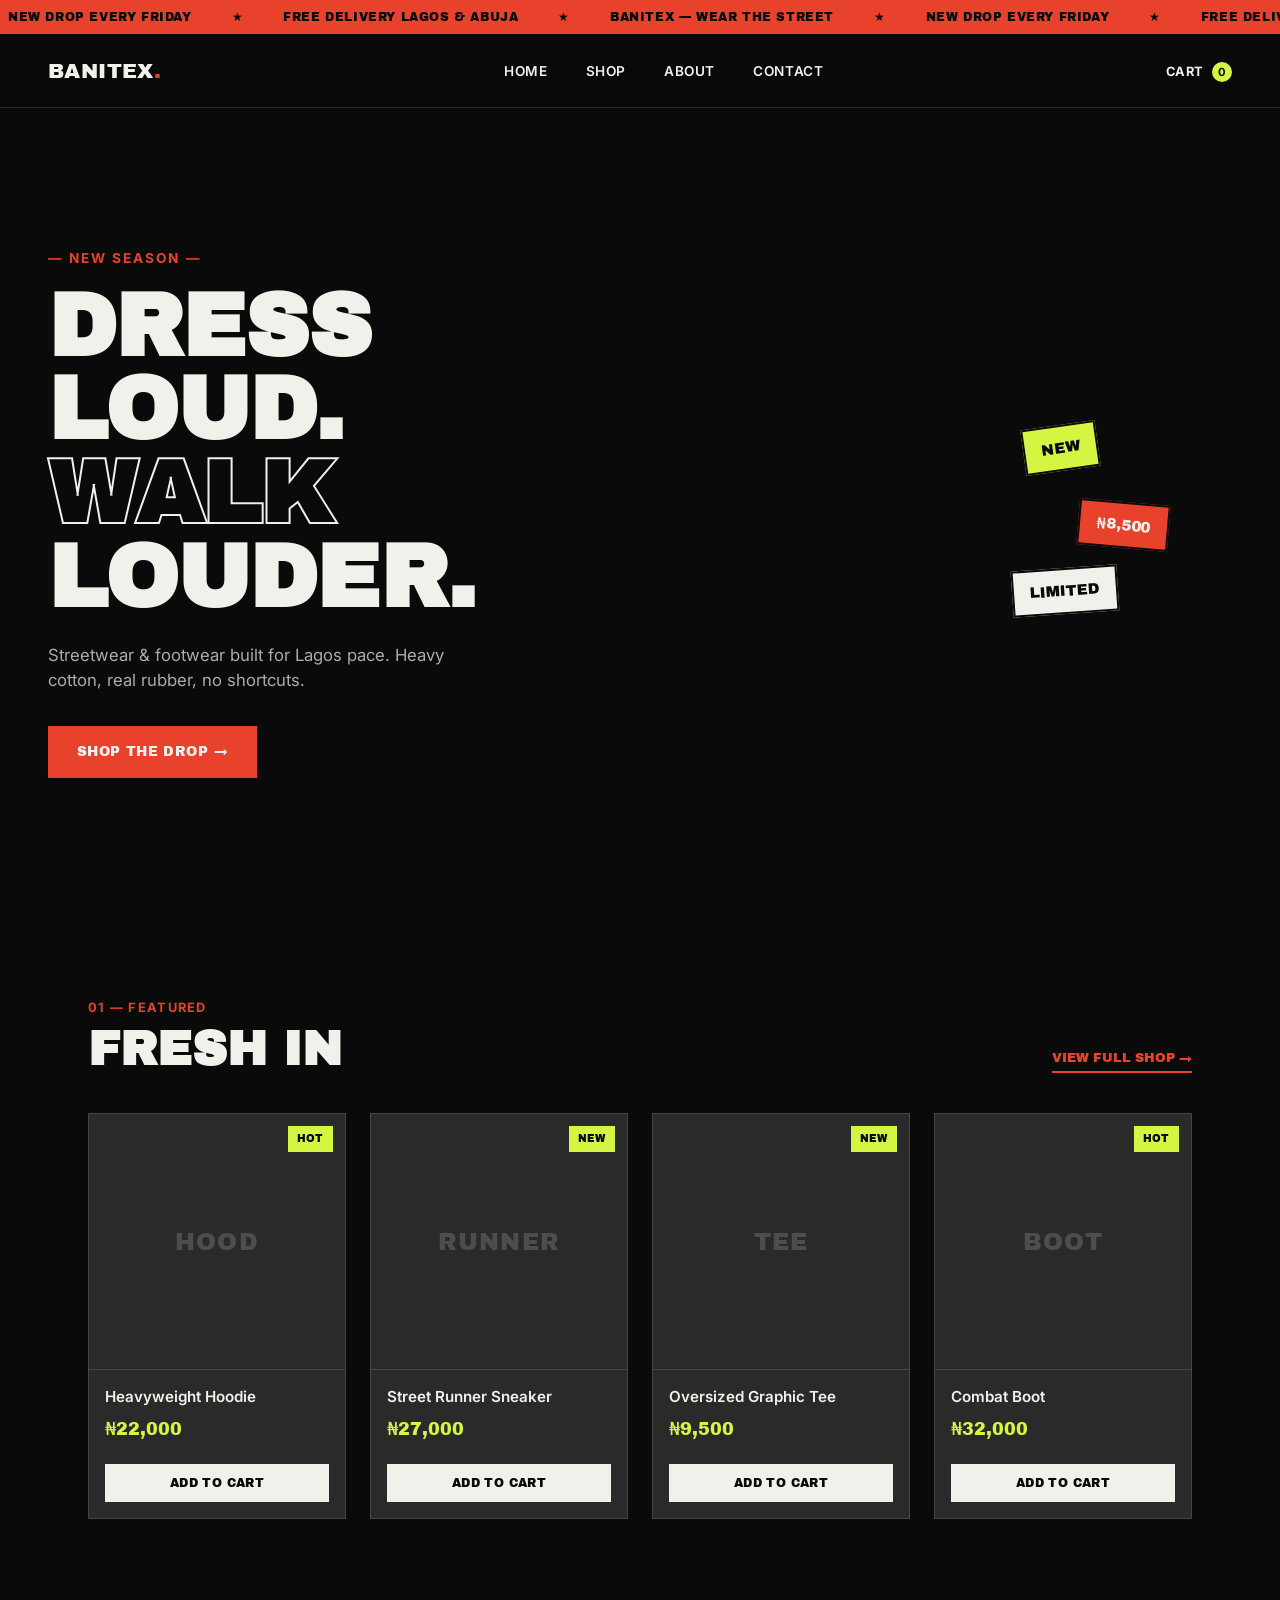
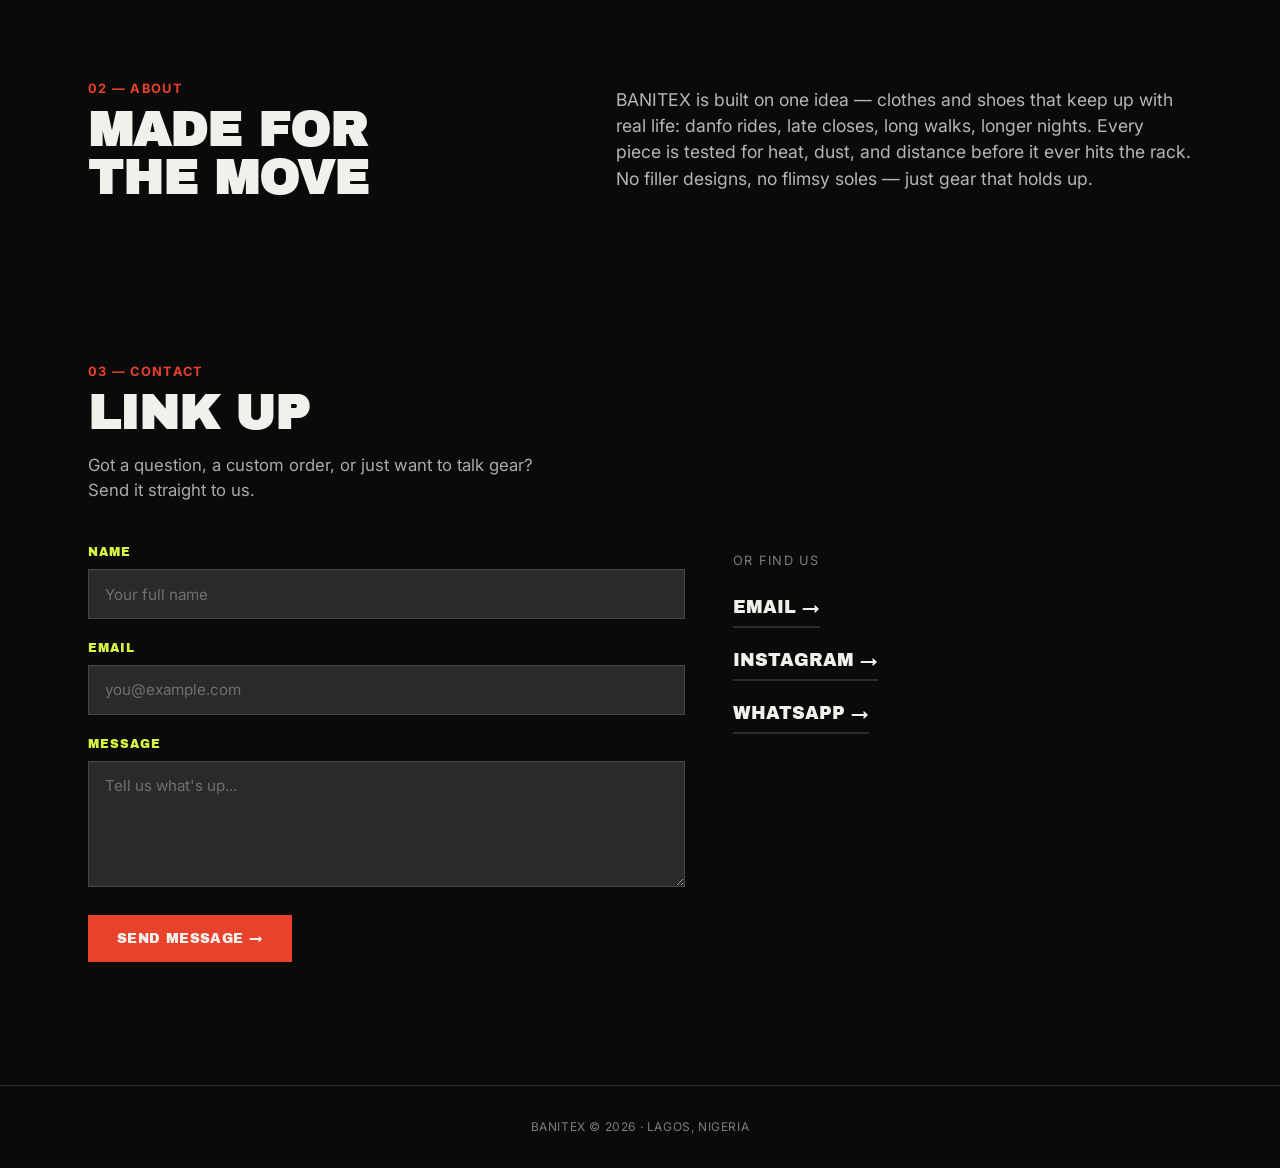
==== index.html @ c2f9febc "Initial Banitex site commit" ====
<!DOCTYPE html>
<html lang="en">
<head>
  <meta charset="UTF-8" />
  <meta name="viewport" content="width=device-width, initial-scale=1.0" />
  <title>BANITEX — Clothing & Footwear</title>
  <link rel="preconnect" href="https://fonts.googleapis.com">
  <link rel="preconnect" href="https://fonts.gstatic.com" crossorigin>
  <link href="https://fonts.googleapis.com/css2?family=Archivo+Black&family=Inter:wght@400;500;600;700&display=swap" rel="stylesheet">
  <link rel="stylesheet" href="style.css" />
</head>
<body>

  <!-- ===== MARQUEE TICKER ===== -->
  <div class="ticker">
    <div class="ticker__track">
      <span>NEW DROP EVERY FRIDAY</span>
      <span>★</span>
      <span>FREE DELIVERY LAGOS &amp; ABUJA</span>
      <span>★</span>
      <span>BANITEX — WEAR THE STREET</span>
      <span>★</span>
      <span>NEW DROP EVERY FRIDAY</span>
      <span>★</span>
      <span>FREE DELIVERY LAGOS &amp; ABUJA</span>
      <span>★</span>
      <span>BANITEX — WEAR THE STREET</span>
      <span>★</span>
    </div>
  </div>

  <!-- ===== NAV ===== -->
  <header class="nav">
    <a href="index.html" class="nav__logo">BANITEX<span class="dot">.</span></a>
    <nav class="nav__links" id="navLinks">
      <a href="index.html">home</a>
      <a href="shop.html">shop</a>
      <a href="index.html#about">about</a>
      <a href="index.html#contact">contact</a>
    </nav>
    <div class="nav__actions">
      <button class="icon-btn" id="cartBtn" aria-label="Open cart">
        CART <span class="cart-count" id="cartCount">0</span>
      </button>
      <button class="nav__toggle" id="navToggle" aria-label="Toggle menu" aria-expanded="false">
        <span></span><span></span><span></span>
      </button>
    </div>
  </header>

  <main>
    <!-- ===== HERO ===== -->
    <section id="home" class="hero">
      <div class="hero__poster">
        <p class="hero__tag">— NEW SEASON —</p>
        <h1 class="hero__title">
          DRESS<br>
          LOUD.<br>
          <span class="hero__title-outline">WALK</span><br>
          LOUDER.
        </h1>
        <p class="hero__sub">Streetwear &amp; footwear built for Lagos pace. Heavy cotton, real rubber, no shortcuts.</p>
        <a href="shop.html" class="btn btn--primary">SHOP THE DROP →</a>
      </div>
      <div class="hero__tagcloud">
        <span class="price-tag price-tag--1">NEW</span>
        <span class="price-tag price-tag--2">₦8,500</span>
        <span class="price-tag price-tag--3">LIMITED</span>
      </div>
    </section>

    <!-- ===== FEATURED PRODUCTS ===== -->
    <section id="featured" class="section">
      <div class="section__head section__head--row">
        <div>
          <p class="section__eyebrow">01 — FEATURED</p>
          <h2 class="section__title">FRESH IN</h2>
        </div>
        <a href="shop.html" class="section__viewall">VIEW FULL SHOP →</a>
      </div>
      <div class="product-grid" id="featuredGrid">

        <article class="product-card" data-id="c3" data-name="Heavyweight Hoodie" data-price="22000">
          <div class="product-card__tag">HOT</div>
          <div class="product-card__img">
            <div class="product-card__placeholder">HOOD</div>
          </div>
          <h3>Heavyweight Hoodie</h3>
          <p class="product-card__price">₦22,000</p>
          <button class="btn btn--add" data-add="c3">ADD TO CART</button>
        </article>

        <article class="product-card" data-id="f1" data-name="Street Runner Sneaker" data-price="27000">
          <div class="product-card__tag">NEW</div>
          <div class="product-card__img">
            <div class="product-card__placeholder">RUNNER</div>
          </div>
          <h3>Street Runner Sneaker</h3>
          <p class="product-card__price">₦27,000</p>
          <button class="btn btn--add" data-add="f1">ADD TO CART</button>
        </article>

        <article class="product-card" data-id="c1" data-name="Oversized Graphic Tee" data-price="9500">
          <div class="product-card__tag">NEW</div>
          <div class="product-card__img">
            <div class="product-card__placeholder">TEE</div>
          </div>
          <h3>Oversized Graphic Tee</h3>
          <p class="product-card__price">₦9,500</p>
          <button class="btn btn--add" data-add="c1">ADD TO CART</button>
        </article>

        <article class="product-card" data-id="f4" data-name="Combat Boot" data-price="32000">
          <div class="product-card__tag">HOT</div>
          <div class="product-card__img">
            <div class="product-card__placeholder">BOOT</div>
          </div>
          <h3>Combat Boot</h3>
          <p class="product-card__price">₦32,000</p>
          <button class="btn btn--add" data-add="f4">ADD TO CART</button>
        </article>

      </div>
    </section>

    <!-- ===== ABOUT ===== -->
    <section id="about" class="section section--about">
      <div class="about__grid">
        <div>
          <p class="section__eyebrow">02 — ABOUT</p>
          <h2 class="section__title">MADE FOR<br>THE MOVE</h2>
        </div>
        <p class="about__text">
          BANITEX is built on one idea — clothes and shoes that keep up with real life:
          danfo rides, late closes, long walks, longer nights. Every piece is tested for
          heat, dust, and distance before it ever hits the rack. No filler designs,
          no flimsy soles — just gear that holds up.
        </p>
      </div>
    </section>

    <!-- ===== CONTACT ===== -->
    <section id="contact" class="section section--contact">
      <p class="section__eyebrow">03 — CONTACT</p>
      <h2 class="section__title">LINK UP</h2>
      <p class="contact__intro">Got a question, a custom order, or just want to talk gear? Send it straight to us.</p>

      <div class="contact__grid">
        <form
          class="contact-form"
          id="contactForm"
          action="https://formspree.io/f/xpqgrvdo"
          method="POST"
        >
          <div class="form-row">
            <label for="name">NAME</label>
            <input type="text" id="name" name="name" required placeholder="Your full name">
          </div>

          <div class="form-row">
            <label for="email">EMAIL</label>
            <input type="email" id="email" name="email" required placeholder="you@example.com">
          </div>

          <div class="form-row">
            <label for="message">MESSAGE</label>
            <textarea id="message" name="message" rows="5" required placeholder="Tell us what's up..."></textarea>
          </div>

          <!-- Honeypot field to reduce spam — keep hidden from real users -->
          <input type="text" name="_gotcha" style="display:none">

          <button type="submit" class="btn btn--primary btn--submit" id="submitBtn">SEND MESSAGE →</button>

          <p class="form-status" id="formStatus" role="status"></p>
        </form>

        <div class="contact__links">
          <p class="contact__links-label">OR FIND US</p>
          <a href="mailto:hello@banitex.com" class="contact__link">EMAIL →</a>
          <a href="https://instagram.com/banitex" class="contact__link">INSTAGRAM →</a>
          <a href="https://wa.me/2340000000000" class="contact__link">WHATSAPP →</a>
        </div>
      </div>
    </section>
  </main>

  <footer class="footer">
    <p>BANITEX © 2026 · LAGOS, NIGERIA</p>
  </footer>

  <!-- ===== CART DRAWER ===== -->
  <div class="cart-overlay" id="cartOverlay"></div>
  <aside class="cart-drawer" id="cartDrawer" aria-hidden="true">
    <div class="cart-drawer__head">
      <h2>YOUR CART</h2>
      <button class="cart-drawer__close" id="cartClose" aria-label="Close cart">✕</button>
    </div>
    <div class="cart-drawer__items" id="cartItems">
      <p class="cart-empty" id="cartEmpty">Your cart is empty. Go grab something.</p>
    </div>
    <div class="cart-drawer__footer">
      <div class="cart-total">
        <span>TOTAL</span>
        <span id="cartTotal">₦0</span>
      </div>
      <button class="btn btn--primary btn--checkout" id="checkoutBtn">CHECKOUT</button>
    </div>
  </aside>

  <script src="script.js"></script>
</body>
</html>
---- style.css ----
/* ============================================
   TOKENS
============================================ */
:root {
  --black: #0A0A0A;
  --concrete: #1C1C1C;
  --concrete-light: #2A2A2A;
  --off-white: #F2F0EB;
  --red: #E8412C;
  --lime: #D4F542;
  --line: rgba(242, 240, 235, 0.14);

  --font-display: 'Archivo Black', sans-serif;
  --font-body: 'Inter', sans-serif;

  --max-w: 1200px;
}

* { margin: 0; padding: 0; box-sizing: border-box; }

html { scroll-behavior: smooth; }

body {
  background: var(--black);
  color: var(--off-white);
  font-family: var(--font-body);
  line-height: 1.5;
  overflow-x: hidden;
}

@media (prefers-reduced-motion: reduce) {
  html { scroll-behavior: auto; }
  * { animation-duration: 0.01ms !important; transition-duration: 0.01ms !important; }
}

a { color: inherit; text-decoration: none; }
button { font-family: inherit; cursor: pointer; border: none; background: none; }

::selection { background: var(--red); color: var(--off-white); }

:focus-visible {
  outline: 2px solid var(--lime);
  outline-offset: 3px;
}

/* ============================================
   TICKER (signature element)
============================================ */
.ticker {
  background: var(--red);
  color: var(--black);
  overflow: hidden;
  white-space: nowrap;
  position: sticky;
  top: 0;
  z-index: 200;
  border-bottom: 2px solid var(--black);
}

.ticker__track {
  display: inline-flex;
  align-items: center;
  gap: 1.5rem;
  padding: 0.5rem 0;
  font-family: var(--font-display);
  font-size: 0.75rem;
  letter-spacing: 0.05em;
  animation: scroll-ticker 22s linear infinite;
}

.ticker__track span { padding: 0 0.5rem; }

@keyframes scroll-ticker {
  0% { transform: translateX(0); }
  100% { transform: translateX(-50%); }
}

/* ============================================
   NAV
============================================ */
.nav {
  position: sticky;
  top: 33px;
  z-index: 150;
  display: flex;
  align-items: center;
  justify-content: space-between;
  padding: 1.25rem clamp(1.25rem, 5vw, 3rem);
  background: rgba(10, 10, 10, 0.92);
  backdrop-filter: blur(8px);
  border-bottom: 1px solid var(--line);
}

.nav__logo {
  font-family: var(--font-display);
  font-size: 1.3rem;
  letter-spacing: 0.02em;
}
.nav__logo .dot { color: var(--red); }

.nav__links {
  display: flex;
  gap: clamp(1.25rem, 3vw, 2.5rem);
  font-size: 0.85rem;
  text-transform: uppercase;
  letter-spacing: 0.04em;
  font-weight: 600;
}
.nav__links a { transition: color 0.2s ease; }
.nav__links a:hover { color: var(--red); }
.nav__links a.is-active { color: var(--lime); }

.nav__actions {
  display: flex;
  align-items: center;
  gap: 1rem;
}

.icon-btn {
  color: var(--off-white);
  font-size: 0.8rem;
  font-weight: 700;
  letter-spacing: 0.04em;
  display: flex;
  align-items: center;
  gap: 0.5rem;
}

.cart-count {
  background: var(--lime);
  color: var(--black);
  font-size: 0.7rem;
  font-weight: 700;
  border-radius: 50%;
  width: 20px;
  height: 20px;
  display: flex;
  align-items: center;
  justify-content: center;
}

.nav__toggle {
  display: none;
  flex-direction: column;
  gap: 5px;
  padding: 0.5rem;
}
.nav__toggle span {
  width: 22px;
  height: 2px;
  background: var(--off-white);
}

@media (max-width: 760px) {
  .nav__toggle { display: flex; }
  .nav__links {
    position: fixed;
    top: 0; right: 0;
    height: 100vh;
    width: min(70vw, 280px);
    background: var(--concrete);
    flex-direction: column;
    justify-content: center;
    align-items: flex-start;
    padding: 2rem;
    gap: 1.75rem;
    transform: translateX(100%);
    transition: transform 0.3s ease;
    border-left: 1px solid var(--line);
  }
  .nav__links.is-open { transform: translateX(0); }
}

/* ============================================
   HERO
============================================ */
.hero {
  min-height: 90vh;
  display: flex;
  align-items: center;
  justify-content: space-between;
  flex-wrap: wrap;
  padding: clamp(3rem, 8vw, 6rem) clamp(1.25rem, 5vw, 3rem);
  gap: 2rem;
  position: relative;
}

.hero__poster { max-width: 640px; }

.hero__tag {
  font-size: 0.85rem;
  letter-spacing: 0.15em;
  color: var(--red);
  font-weight: 700;
  margin-bottom: 1rem;
}

.hero__title {
  font-family: var(--font-display);
  font-size: clamp(2.8rem, 9vw, 5.5rem);
  line-height: 0.95;
  letter-spacing: -0.01em;
  text-transform: uppercase;
}

.hero__title-outline {
  color: transparent;
  -webkit-text-stroke: 2px var(--off-white);
}

.hero__sub {
  margin-top: 1.5rem;
  font-size: 1.05rem;
  color: rgba(242, 240, 235, 0.7);
  max-width: 420px;
}

.hero__tagcloud {
  position: relative;
  width: 220px;
  height: 220px;
  flex-shrink: 0;
}

.price-tag {
  position: absolute;
  font-family: var(--font-display);
  font-size: 0.95rem;
  padding: 0.6rem 1rem;
  border: 2px solid var(--black);
}
.price-tag--1 {
  background: var(--lime);
  color: var(--black);
  top: 10%;
  left: 5%;
  transform: rotate(-8deg);
}
.price-tag--2 {
  background: var(--red);
  color: var(--off-white);
  top: 45%;
  left: 30%;
  transform: rotate(5deg);
}
.price-tag--3 {
  background: var(--off-white);
  color: var(--black);
  top: 75%;
  left: 0%;
  transform: rotate(-4deg);
}

@media (max-width: 700px) {
  .hero__tagcloud { display: none; }
}

.btn {
  font-family: var(--font-display);
  font-size: 0.85rem;
  letter-spacing: 0.03em;
  padding: 1rem 1.8rem;
  display: inline-block;
  transition: transform 0.2s ease, background 0.2s ease;
}
.btn--primary {
  background: var(--red);
  color: var(--off-white);
  margin-top: 2rem;
}
.btn--primary:hover { transform: translateY(-2px); }

/* ============================================
   SHOP PAGE HEADER + FILTER BAR
============================================ */
.shop-head {
  max-width: var(--max-w);
  margin: 0 auto;
  padding: clamp(2.5rem, 7vw, 4rem) clamp(1.25rem, 5vw, 3rem) 1rem;
}
.shop-head__title {
  font-family: var(--font-display);
  font-size: clamp(2.5rem, 8vw, 4.5rem);
  text-transform: uppercase;
  line-height: 0.95;
  margin: 0.5rem 0 2rem;
}

.filter-bar {
  display: flex;
  gap: 0.75rem;
  flex-wrap: wrap;
}
.filter-btn {
  font-family: var(--font-display);
  font-size: 0.8rem;
  padding: 0.7rem 1.4rem;
  border: 1px solid var(--line);
  color: var(--off-white);
  transition: background 0.2s ease, color 0.2s ease, border-color 0.2s ease;
}
.filter-btn:hover { border-color: var(--red); }
.filter-btn.is-active {
  background: var(--lime);
  color: var(--black);
  border-color: var(--lime);
}

/* Hide sections not matching active filter */
.section[data-category].is-hidden { display: none; }

/* ============================================
   SECTIONS
============================================ */
.section {
  max-width: var(--max-w);
  margin: 0 auto;
  padding: clamp(3rem, 8vw, 5rem) clamp(1.25rem, 5vw, 3rem);
}
.section--alt { background: var(--concrete); max-width: 100%; }
.section--alt > * { max-width: var(--max-w); margin-left: auto; margin-right: auto; }

.section__head { margin-bottom: 2.5rem; }
.section__head--row {
  display: flex;
  justify-content: space-between;
  align-items: flex-end;
  flex-wrap: wrap;
  gap: 1rem;
}
.section__viewall {
  font-family: var(--font-display);
  font-size: 0.8rem;
  color: var(--red);
  border-bottom: 2px solid var(--red);
  padding-bottom: 0.2rem;
  transition: color 0.2s ease, border-color 0.2s ease;
}
.section__viewall:hover { color: var(--lime); border-color: var(--lime); }

.section__eyebrow {
  font-size: 0.8rem;
  letter-spacing: 0.1em;
  color: var(--red);
  font-weight: 700;
  margin-bottom: 0.5rem;
}
.section__title {
  font-family: var(--font-display);
  font-size: clamp(2rem, 5vw, 3rem);
  text-transform: uppercase;
  line-height: 1;
}

/* ============================================
   PRODUCT GRID
============================================ */
.product-grid {
  display: grid;
  grid-template-columns: repeat(4, 1fr);
  gap: 1.5rem;
}

.product-card {
  position: relative;
  background: var(--concrete-light);
  border: 1px solid var(--line);
  display: flex;
  flex-direction: column;
  transition: transform 0.25s ease, border-color 0.25s ease;
}
.section--alt .product-card { background: var(--black); }

.product-card:hover {
  transform: translateY(-4px);
  border-color: var(--red);
}

.product-card__tag {
  position: absolute;
  top: 0.75rem;
  right: 0.75rem;
  background: var(--lime);
  color: var(--black);
  font-family: var(--font-display);
  font-size: 0.65rem;
  padding: 0.3rem 0.6rem;
  z-index: 2;
}

.product-card__img {
  aspect-ratio: 1;
  display: flex;
  align-items: center;
  justify-content: center;
  border-bottom: 1px solid var(--line);
}
.product-card__placeholder {
  font-family: var(--font-display);
  font-size: 1.5rem;
  color: rgba(242, 240, 235, 0.18);
  letter-spacing: 0.05em;
}

.product-card h3 {
  font-size: 0.95rem;
  font-weight: 600;
  padding: 1rem 1rem 0.25rem;
}
.product-card__price {
  font-family: var(--font-display);
  font-size: 1.1rem;
  color: var(--lime);
  padding: 0 1rem;
  margin-top: 0.25rem;
}

.btn--add {
  margin: 1rem;
  margin-top: 1.25rem;
  background: var(--off-white);
  color: var(--black);
  font-size: 0.75rem;
  padding: 0.75rem 1rem;
  text-align: center;
}
.btn--add:hover { background: var(--red); color: var(--off-white); }
.btn--add:active { transform: scale(0.97); }

@media (max-width: 980px) {
  .product-grid { grid-template-columns: repeat(2, 1fr); }
}
@media (max-width: 520px) {
  .product-grid { grid-template-columns: 1fr; }
}

/* ============================================
   ABOUT
============================================ */
.about__grid {
  display: grid;
  grid-template-columns: 1fr 1.2fr;
  gap: 3rem;
  align-items: start;
}
.about__text {
  font-size: 1.1rem;
  color: rgba(242, 240, 235, 0.75);
  padding-top: 0.5rem;
}

@media (max-width: 760px) {
  .about__grid { grid-template-columns: 1fr; gap: 1.5rem; }
}

/* ============================================
   CONTACT
============================================ */
.contact__intro {
  font-size: 1.05rem;
  color: rgba(242, 240, 235, 0.7);
  max-width: 480px;
  margin-top: 1rem;
  margin-bottom: 2.5rem;
}

.contact__grid {
  display: grid;
  grid-template-columns: 1.3fr 1fr;
  gap: 3rem;
  align-items: start;
}

.contact-form {
  display: flex;
  flex-direction: column;
  gap: 1.25rem;
}

.form-row {
  display: flex;
  flex-direction: column;
  gap: 0.5rem;
}

.form-row label {
  font-family: var(--font-display);
  font-size: 0.75rem;
  letter-spacing: 0.08em;
  color: var(--lime);
}

.form-row input,
.form-row textarea {
  background: var(--concrete-light);
  border: 1px solid var(--line);
  color: var(--off-white);
  font-family: var(--font-body);
  font-size: 0.95rem;
  padding: 0.9rem 1rem;
  resize: vertical;
  transition: border-color 0.2s ease;
}
.form-row input::placeholder,
.form-row textarea::placeholder {
  color: rgba(242, 240, 235, 0.35);
}
.form-row input:focus,
.form-row textarea:focus {
  outline: none;
  border-color: var(--red);
}

.btn--submit {
  margin-top: 0.5rem;
  align-self: flex-start;
}
.btn--submit:disabled {
  opacity: 0.6;
  cursor: not-allowed;
  transform: none;
}

.form-status {
  font-size: 0.9rem;
  margin-top: 0.25rem;
  min-height: 1.2rem;
}
.form-status.is-success { color: var(--lime); }
.form-status.is-error { color: var(--red); }

.contact__links {
  display: flex;
  flex-direction: column;
  gap: 1.25rem;
  padding-top: 0.5rem;
}
.contact__links-label {
  font-size: 0.8rem;
  letter-spacing: 0.1em;
  color: rgba(242, 240, 235, 0.5);
  margin-bottom: 0.25rem;
}
.contact__link {
  font-family: var(--font-display);
  font-size: 1.1rem;
  border-bottom: 2px solid var(--line);
  padding-bottom: 0.3rem;
  transition: color 0.2s ease, border-color 0.2s ease;
  width: fit-content;
}
.contact__link:hover {
  color: var(--red);
  border-color: var(--red);
}

@media (max-width: 760px) {
  .contact__grid { grid-template-columns: 1fr; gap: 2rem; }
}

/* ============================================
   FOOTER
============================================ */
.footer {
  text-align: center;
  padding: 2rem 1.5rem;
  font-size: 0.75rem;
  color: rgba(242, 240, 235, 0.5);
  border-top: 1px solid var(--line);
  letter-spacing: 0.05em;
}

/* ============================================
   CART DRAWER
============================================ */
.cart-overlay {
  position: fixed;
  inset: 0;
  background: rgba(0,0,0,0.6);
  opacity: 0;
  pointer-events: none;
  transition: opacity 0.3s ease;
  z-index: 300;
}
.cart-overlay.is-open {
  opacity: 1;
  pointer-events: auto;
}

.cart-drawer {
  position: fixed;
  top: 0; right: 0;
  height: 100vh;
  width: min(90vw, 400px);
  background: var(--concrete);
  border-left: 1px solid var(--line);
  z-index: 301;
  display: flex;
  flex-direction: column;
  transform: translateX(100%);
  transition: transform 0.35s ease;
}
.cart-drawer.is-open { transform: translateX(0); }

.cart-drawer__head {
  display: flex;
  justify-content: space-between;
  align-items: center;
  padding: 1.5rem;
  border-bottom: 1px solid var(--line);
}
.cart-drawer__head h2 {
  font-family: var(--font-display);
  font-size: 1.2rem;
}
.cart-drawer__close {
  color: var(--off-white);
  font-size: 1.1rem;
  padding: 0.3rem;
}
.cart-drawer__close:hover { color: var(--red); }

.cart-drawer__items {
  flex: 1;
  overflow-y: auto;
  padding: 1rem 1.5rem;
}

.cart-empty {
  color: rgba(242, 240, 235, 0.5);
  font-size: 0.9rem;
  text-align: center;
  margin-top: 2rem;
}

.cart-item {
  display: flex;
  justify-content: space-between;
  align-items: center;
  padding: 1rem 0;
  border-bottom: 1px solid var(--line);
  gap: 1rem;
}
.cart-item__info h4 {
  font-size: 0.9rem;
  font-weight: 600;
  margin-bottom: 0.25rem;
}
.cart-item__info p {
  font-size: 0.8rem;
  color: rgba(242, 240, 235, 0.6);
}
.cart-item__qty {
  display: flex;
  align-items: center;
  gap: 0.5rem;
  margin-top: 0.4rem;
}
.cart-item__qty button {
  width: 22px;
  height: 22px;
  background: var(--concrete-light);
  color: var(--off-white);
  font-size: 0.85rem;
  border-radius: 3px;
}
.cart-item__qty button:hover { background: var(--red); }

.cart-item__remove {
  color: var(--red);
  font-size: 0.75rem;
  text-decoration: underline;
  flex-shrink: 0;
}

.cart-drawer__footer {
  padding: 1.5rem;
  border-top: 1px solid var(--line);
}
.cart-total {
  display: flex;
  justify-content: space-between;
  font-family: var(--font-display);
  font-size: 1.1rem;
  margin-bottom: 1rem;
}
.cart-total span:last-child { color: var(--lime); }

.btn--checkout {
  width: 100%;
  text-align: center;
}
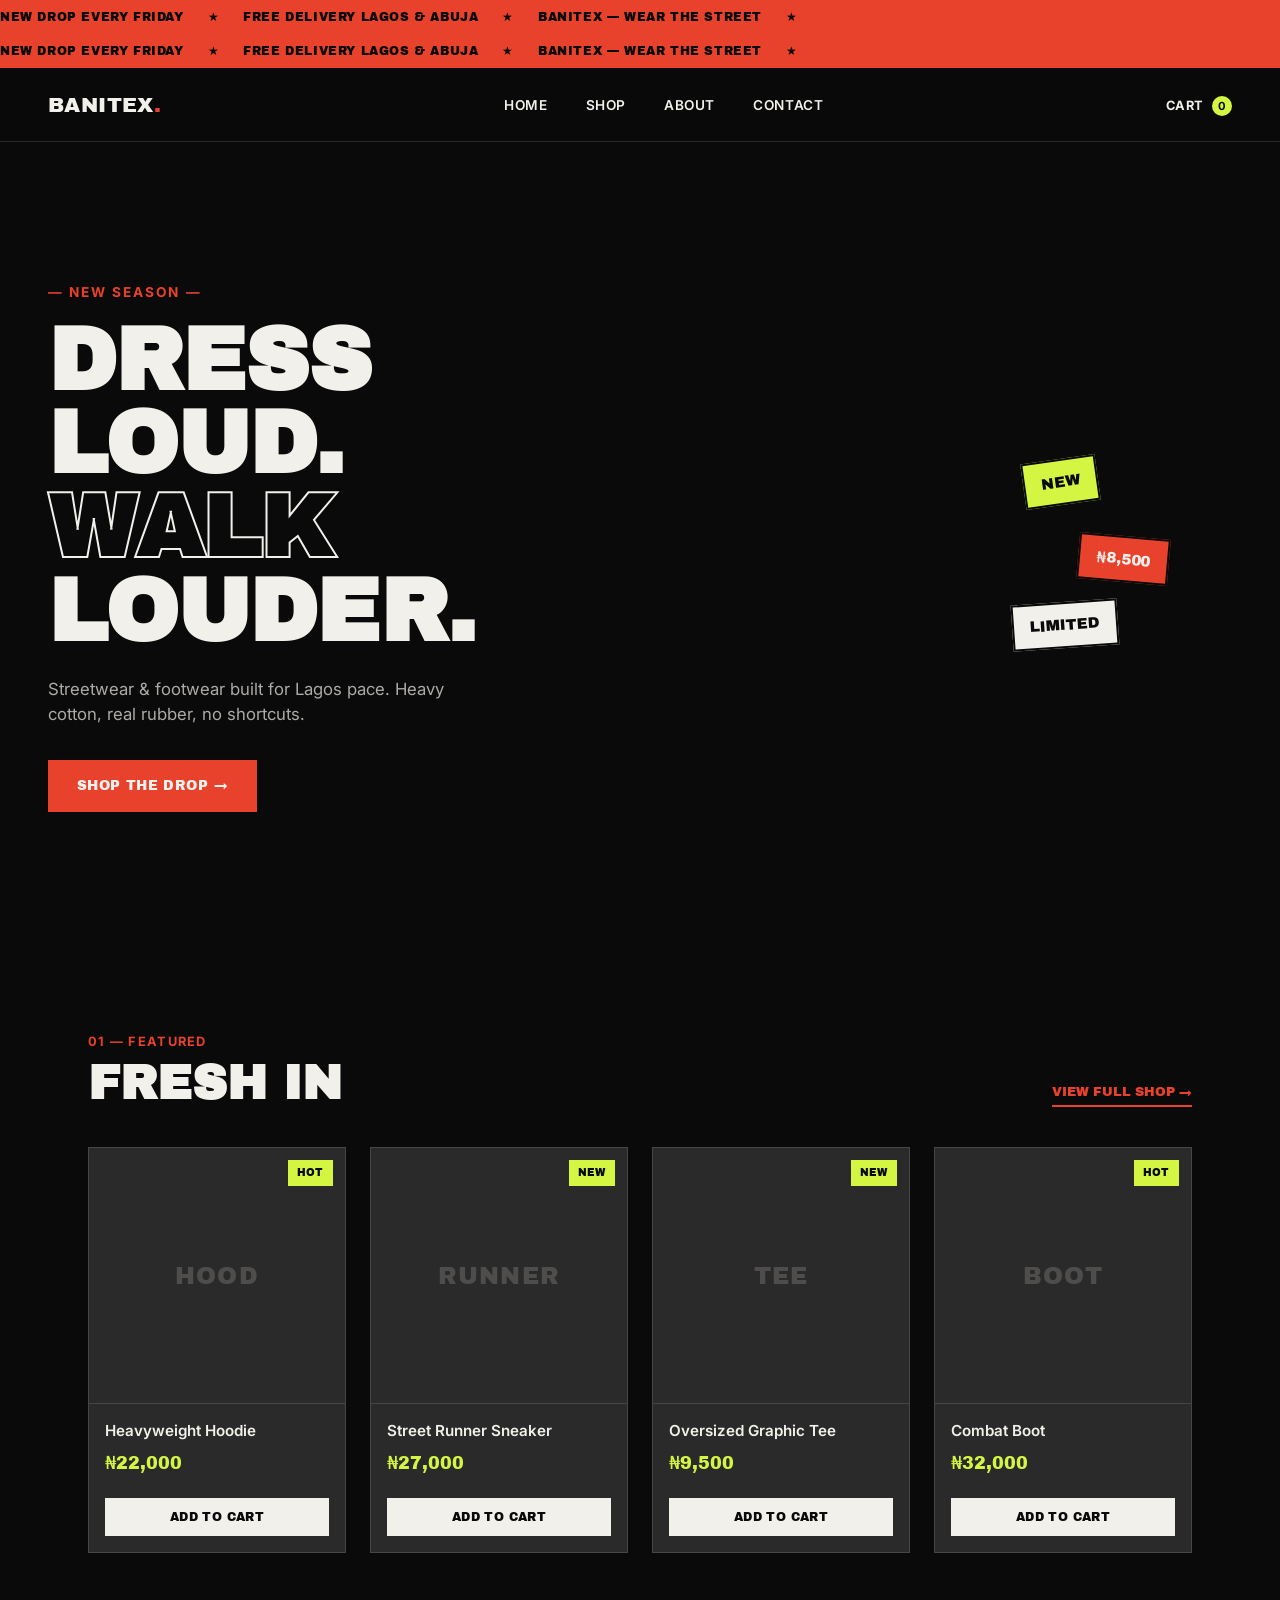
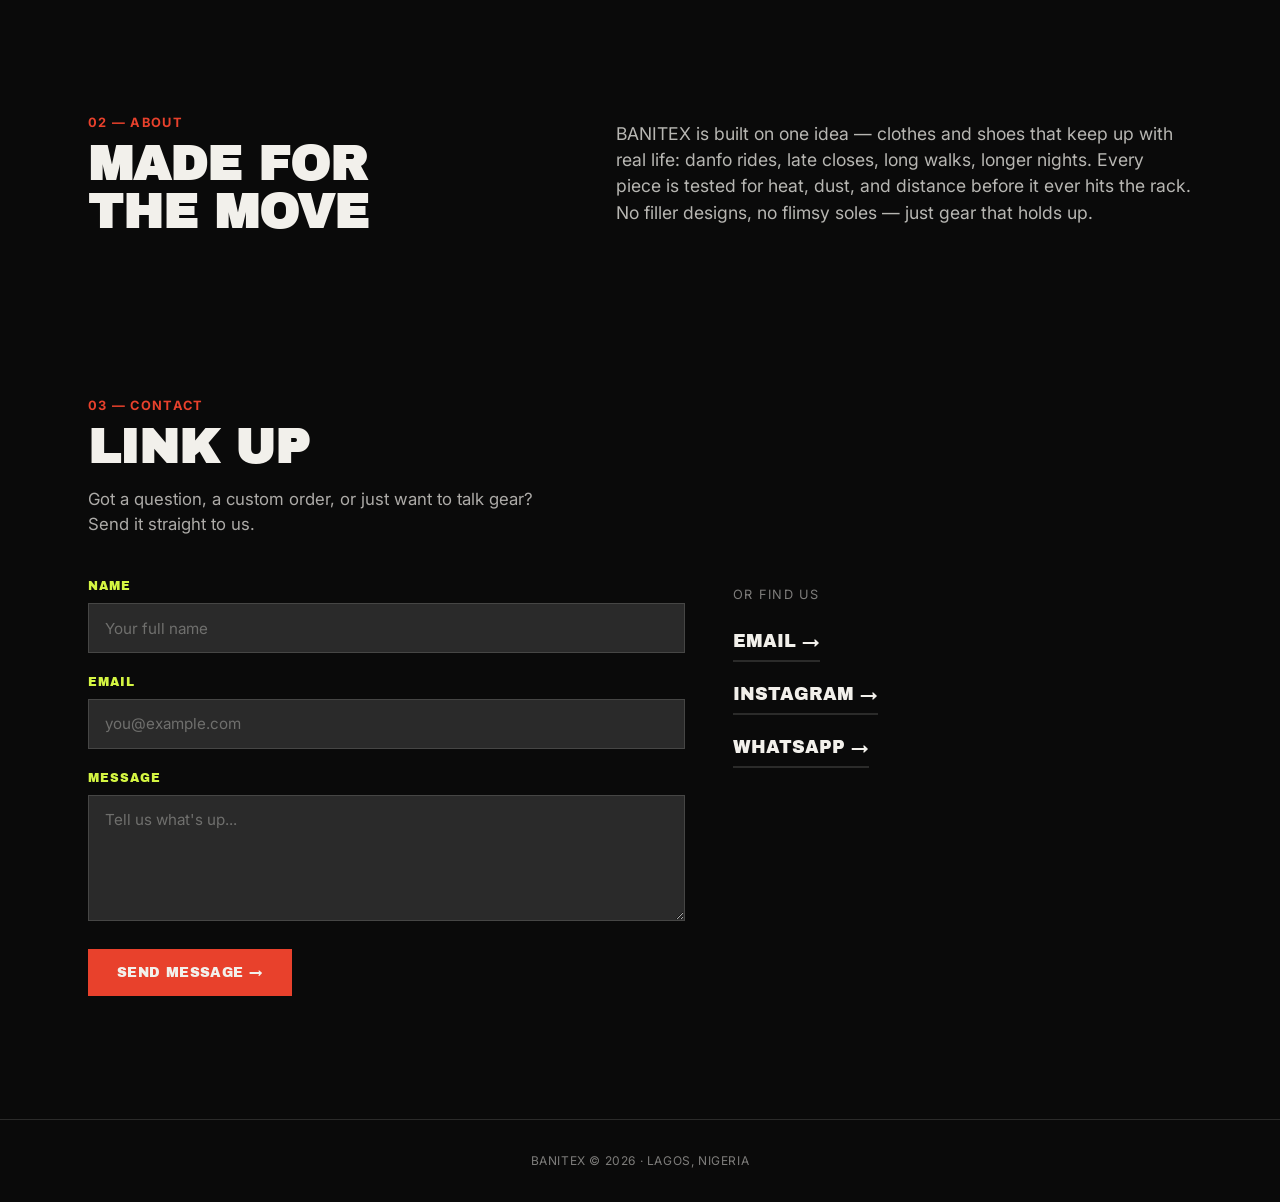
==== commit b92b8930: "Fix ticker flicker by recontructing groups" ====
--- a/index.html
+++ b/index.html
@@ -13,13 +13,16 @@
 
   <!-- ===== MARQUEE TICKER ===== -->
   <div class="ticker">
-    <div class="ticker__track">
+  <div class="ticker__track">
+    <div class="ticker__group">
       <span>NEW DROP EVERY FRIDAY</span>
       <span>★</span>
       <span>FREE DELIVERY LAGOS &amp; ABUJA</span>
       <span>★</span>
       <span>BANITEX — WEAR THE STREET</span>
       <span>★</span>
+    </div>
+    <div class="ticker__group" aria-hidden="true">
       <span>NEW DROP EVERY FRIDAY</span>
       <span>★</span>
       <span>FREE DELIVERY LAGOS &amp; ABUJA</span>
@@ -28,6 +31,7 @@
       <span>★</span>
     </div>
   </div>
+</div>
 
   <!-- ===== NAV ===== -->
   <header class="nav">
--- a/style.css
+++ b/style.css
@@ -57,22 +57,22 @@
   border-bottom: 2px solid var(--black);
 }
 
-.ticker__track {
-  display: inline-flex;
+..ticker__track {
+  display: flex;
+  width: max-content;
+  animation: scroll-ticker 50s linear infinite;
+  will-change: transform;
+}
+
+.ticker__group {
+  display: flex;
   align-items: center;
   gap: 1.5rem;
   padding: 0.5rem 0;
   font-family: var(--font-display);
   font-size: 0.75rem;
   letter-spacing: 0.05em;
-  animation: scroll-ticker 22s linear infinite;
-}
-
-.ticker__track span { padding: 0 0.5rem; }
-
-@keyframes scroll-ticker {
-  0% { transform: translateX(0); }
-  100% { transform: translateX(-50%); }
+  padding-right: 1.5rem;
 }
 
 /* ============================================
